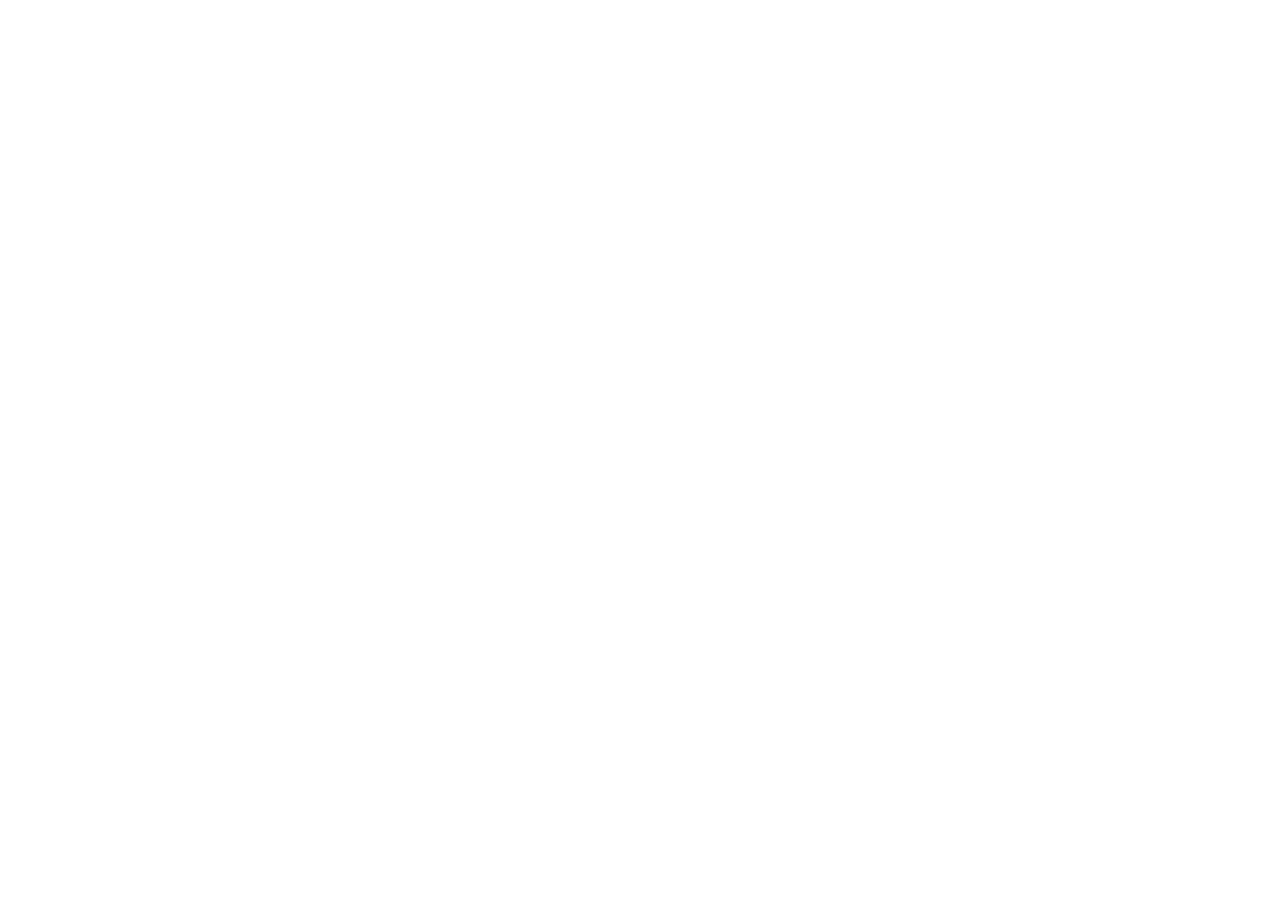
==== portfolio-vm/index.html @ 9b3507a3 "feat: create new project" ====
<!DOCTYPE html>
<html lang="en">
<head>
    <meta charset="UTF-8">
    <meta name="viewport" content="width=device-width, initial-scale=1.0">
    <meta http-equiv="X-UA-Compatible" content="ie=edge">
    <title>Portfolio</title>
</head>
<body>
    
</body>
</html>
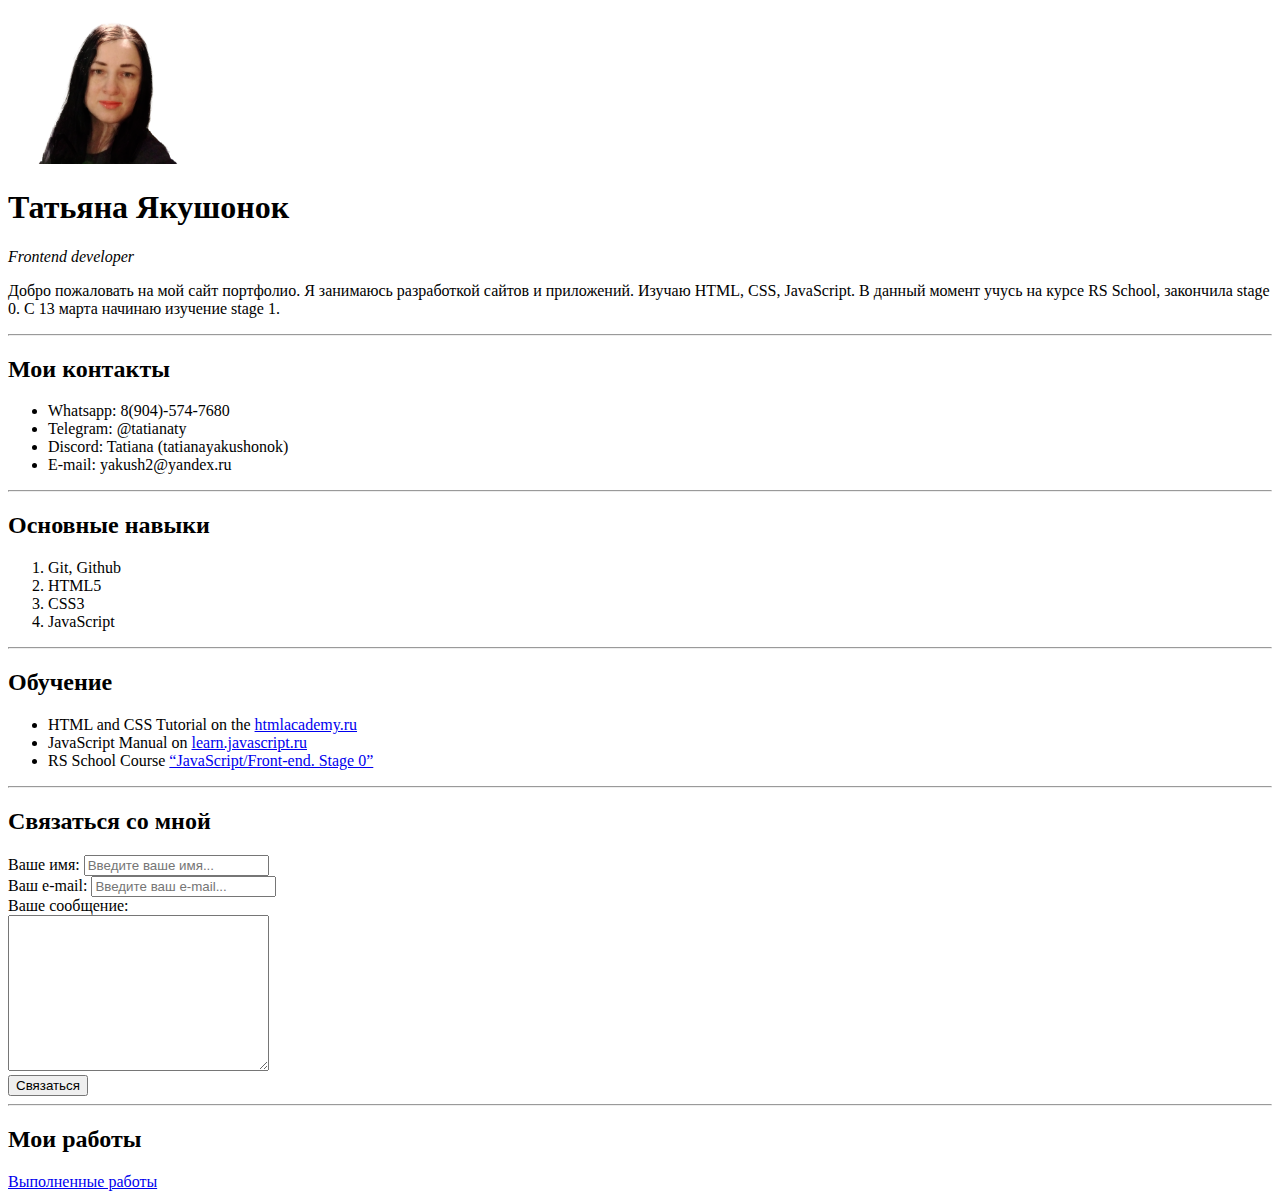
==== commit e1fa596e: "feat: add html code" ====
--- a/portfolio-vm/index.html
+++ b/portfolio-vm/index.html
@@ -7,6 +7,53 @@
     <title>Portfolio</title>
 </head>
 <body>
-    
+    <img src="./img/My_photo2.png" alt="Мое фото" width="200">
+    <h1>Татьяна Якушонок</h1>
+    <p><em>Frontend developer</em></p>
+    <p>Добро пожаловать на мой сайт портфолио. Я занимаюсь разработкой сайтов и приложений.
+       Изучаю HTML, CSS, JavaScript. В данный момент учусь на курсе RS School, закончила stage 0.
+       С 13 марта начинаю изучение stage 1.
+    </p>
+    <hr>
+    <h2>Мои контакты</h2>
+    <ul>
+        <li>Whatsapp: 8(904)-574-7680</li>
+        <li>Telegram: @tatianaty</li>
+        <li>Discord: Tatiana (tatianayakushonok)</li>
+        <li>E-mail: yakush2@yandex.ru</li>
+    </ul>
+    <hr>
+    <h2>Основные навыки</h2>
+    <ol>
+        <li>Git, Github</li>
+        <li>HTML5</li>
+        <li>CSS3</li>
+        <li>JavaScript</li>
+    </ol>
+    <hr>
+    <h2>Обучение</h2>
+    <ul>
+        <li>HTML and CSS Tutorial on the <a href="https://htmlacademy.ru" target="_blank">htmlacademy.ru</a></li>
+        <li>JavaScript Manual on <a href="https://learn.javascript.ru" target="_blank">learn.javascript.ru</a></li>
+        <li>RS School Course <a href="https://rs.school/js/" target="_blank">“JavaScript/Front-end. Stage 0”</a></li>
+    </ul>
+    <hr>
+    <h2>Связаться со мной</h2>
+    <form action="/">
+        <label for="name">Ваше имя:</label>
+        <input type="text" id="name" placeholder="Введите ваше имя...">
+        <br>
+        <label for="email">Ваш e-mail:</label>
+        <input type="email" id="email" placeholder="Введите ваш e-mail...">
+        <br>
+        <label for="text">Ваше сообщение:</label>
+        <br>
+        <textarea name="text" id="text" cols="30" rows="10"></textarea>
+        <br>
+        <input type="submit" value="Связаться">
+    </form>
+    <hr>
+    <h2>Мои работы</h2>
+    <a href="portfolio.html" target="_blank">Выполненные работы</a>
 </body>
 </html>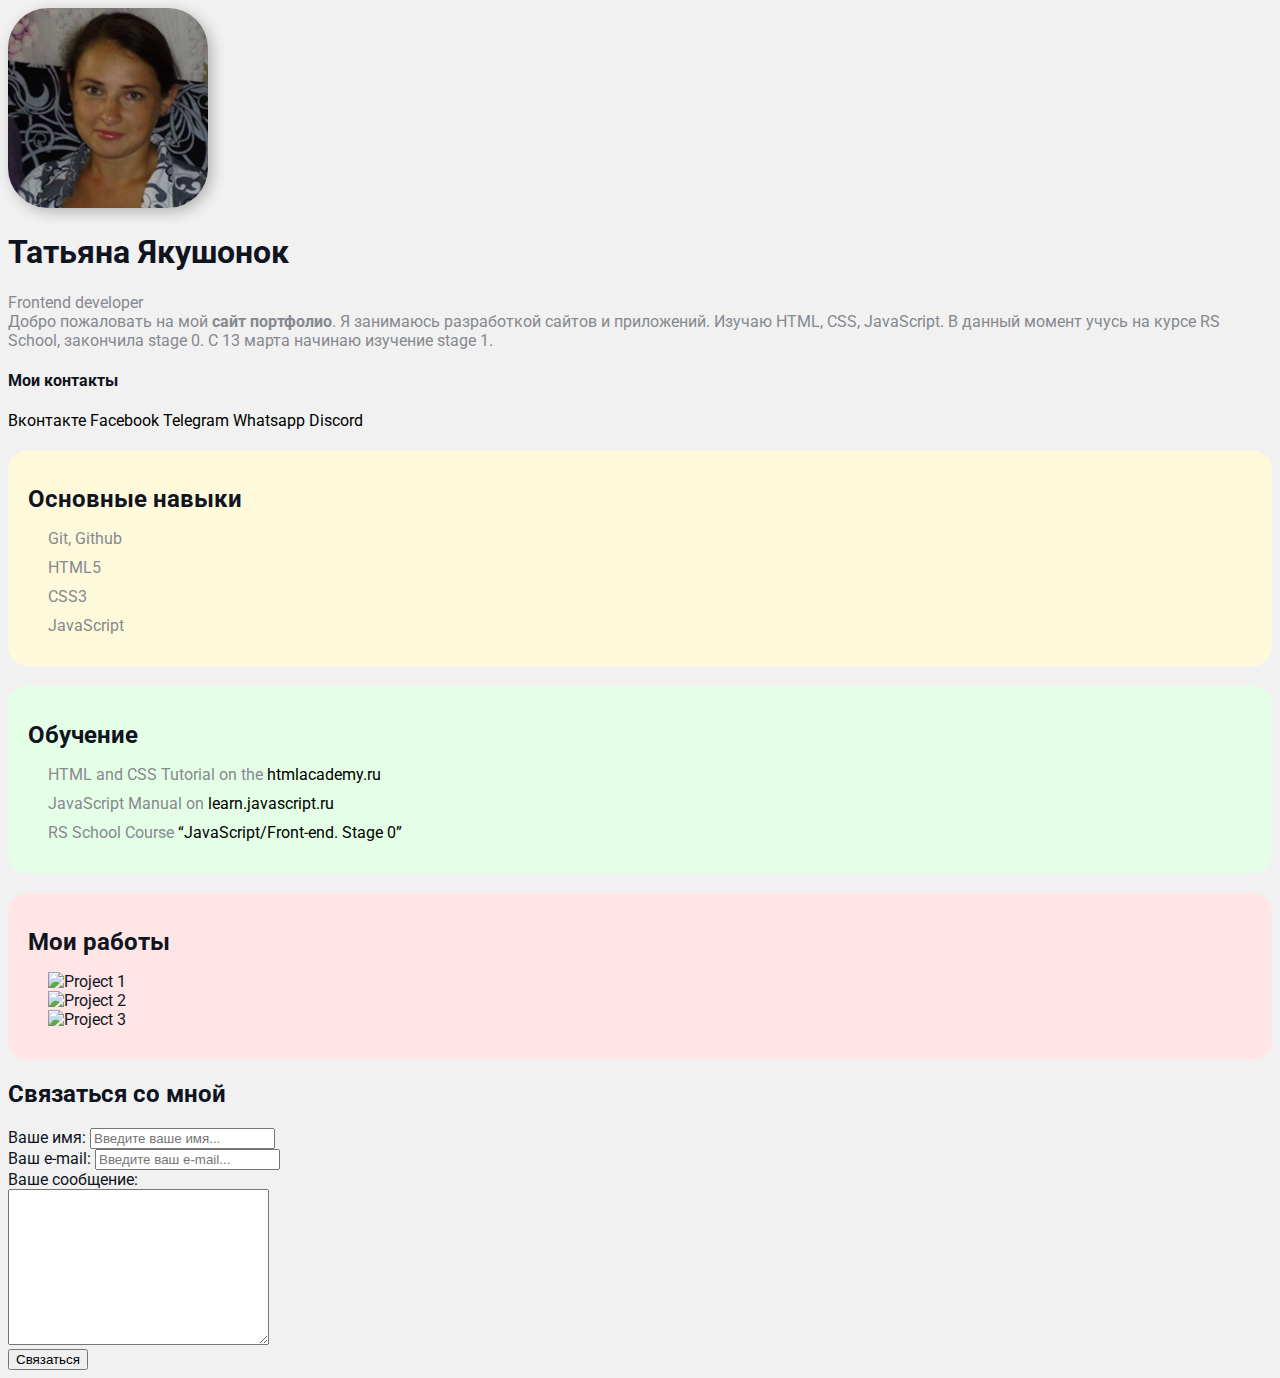
==== commit 3b8145bb: "feat: add style from page" ====
--- a/portfolio-vm/index.html
+++ b/portfolio-vm/index.html
@@ -4,56 +4,72 @@
     <meta charset="UTF-8">
     <meta name="viewport" content="width=device-width, initial-scale=1.0">
     <meta http-equiv="X-UA-Compatible" content="ie=edge">
+    <link rel="stylesheet" href="./styles/style.css">
     <title>Portfolio</title>
 </head>
 <body>
-    <img src="./img/My_photo2.png" alt="Мое фото" width="200">
-    <h1>Татьяна Якушонок</h1>
-    <p><em>Frontend developer</em></p>
-    <p>Добро пожаловать на мой сайт портфолио. Я занимаюсь разработкой сайтов и приложений.
-       Изучаю HTML, CSS, JavaScript. В данный момент учусь на курсе RS School, закончила stage 0.
-       С 13 марта начинаю изучение stage 1.
-    </p>
-    <hr>
-    <h2>Мои контакты</h2>
-    <ul>
-        <li>Whatsapp: 8(904)-574-7680</li>
-        <li>Telegram: @tatianaty</li>
-        <li>Discord: Tatiana (tatianayakushonok)</li>
-        <li>E-mail: yakush2@yandex.ru</li>
-    </ul>
-    <hr>
-    <h2>Основные навыки</h2>
-    <ol>
-        <li>Git, Github</li>
-        <li>HTML5</li>
-        <li>CSS3</li>
-        <li>JavaScript</li>
-    </ol>
-    <hr>
-    <h2>Обучение</h2>
-    <ul>
-        <li>HTML and CSS Tutorial on the <a href="https://htmlacademy.ru" target="_blank">htmlacademy.ru</a></li>
-        <li>JavaScript Manual on <a href="https://learn.javascript.ru" target="_blank">learn.javascript.ru</a></li>
-        <li>RS School Course <a href="https://rs.school/js/" target="_blank">“JavaScript/Front-end. Stage 0”</a></li>
-    </ul>
-    <hr>
-    <h2>Связаться со мной</h2>
-    <form action="/">
-        <label for="name">Ваше имя:</label>
-        <input type="text" id="name" placeholder="Введите ваше имя...">
-        <br>
-        <label for="email">Ваш e-mail:</label>
-        <input type="email" id="email" placeholder="Введите ваш e-mail...">
-        <br>
-        <label for="text">Ваше сообщение:</label>
-        <br>
-        <textarea name="text" id="text" cols="30" rows="10"></textarea>
-        <br>
-        <input type="submit" value="Связаться">
-    </form>
-    <hr>
-    <h2>Мои работы</h2>
-    <a href="portfolio.html" target="_blank">Выполненные работы</a>
+    <div class="container">
+        <div class="info">
+            <img src="./img/photo-512x512.jpg" alt="Мое фото" class="avatar">
+            <h1>Татьяна Якушонок</h1>
+            <p>Frontend developer</p>
+            <p>Добро пожаловать на мой <strong>сайт портфолио</strong>. Я занимаюсь разработкой сайтов и приложений.
+            Изучаю HTML, CSS, JavaScript. В данный момент учусь на курсе RS School, закончила stage 0.
+            С 13 марта начинаю изучение stage 1.
+            </p>
+
+            <h4>Мои контакты</h4>
+            <a href="https://vk.com/tatiana_yakushonok" target="_blank">Вконтакте</a>
+            <a href="https://www.facebook.com/tatiana.yakushonok"target="_blank">Facebook</a>
+            <a href="https://t.me/tatianaty" target="_blank">Telegram</a>
+            <a href="https://api.whatsapp.com/send/?phone=79045747680" target="_blank">Whatsapp</a>
+            <a href="ttps://discordapp.com/users/хххххххххххххххххх/" target="_blank">Discord</a>
+        </div>
+    
+        <div class="card bg-yellow">
+            <h2>Основные навыки</h2>
+            <ul class="list">
+                <li>Git, Github</li>
+                <li>HTML5</li>
+                <li>CSS3</li>
+                <li>JavaScript</li>
+            </ul>
+        </div>
+       
+        <div class="card bg-green">
+            <h2>Обучение</h2>
+            <ul class="list">
+                <li>HTML and CSS Tutorial on the <a href="https://htmlacademy.ru" target="_blank">htmlacademy.ru</a></li>
+                <li>JavaScript Manual on <a href="https://learn.javascript.ru" target="_blank">learn.javascript.ru</a></li>
+                <li>RS School Course <a href="https://rs.school/js/" target="_blank">“JavaScript/Front-end. Stage 0”</a></li>
+            </ul>
+        </div>
+        
+        <div class="card bg-red">
+            <h2>Мои работы</h2>
+            <ul class="link-list">
+                <li><img src="" alt="Project 1"></li>
+                <li><img src="" alt="Project 2"></li>
+                <li><img src="" alt="Project 3"></li>
+            </ul>
+        </div>
+
+        <div class="contact">
+        <h2>Связаться со мной</h2>
+            <form action="/">
+                <label for="name">Ваше имя:</label>
+                <input type="text" id="name" placeholder="Введите ваше имя...">
+                <br>
+                <label for="email">Ваш e-mail:</label>
+                <input type="email" id="email" placeholder="Введите ваш e-mail...">
+                <br>
+                <label for="text">Ваше сообщение:</label>
+                <br>
+                <textarea name="text" id="text" cols="30" rows="10"></textarea>
+                <br>
+                <input type="submit" value="Связаться">
+            </form>
+        </div>
+    </div>
 </body>
 </html>--- a/portfolio-vm/styles/style.css
+++ b/portfolio-vm/styles/style.css
@@ -0,0 +1,86 @@
+
+@import url('https://fonts.googleapis.com/css2?family=Roboto&display=swap');
+
+/** {
+    padding: 0;
+    margin: 0;
+}*/
+
+body {
+    background-color: #f1f1f1;
+    color: #0f141e;
+    font-size: 16px;
+    font-family: 'Roboto', sans-serif;
+    /*font: normal 16px 'Roboto', sans-serif;*/
+}
+
+a {
+    color: #000;
+    text-decoration: none;
+}
+
+a:hover {
+    text-decoration: underline;
+}
+
+a:active {
+    color: blue;
+}
+
+a:visited {
+    color: grey;
+}
+
+ul,
+ol {
+    padding: 0 20px;
+    list-style: none;
+}
+
+.avatar {
+    width: 200px;
+    border-radius: 40px;
+    box-shadow: 4px 4px 14px rgba(0, 0, 0, .25);
+}
+
+.info {
+    margin-bottom: 20px;
+}
+
+.info p {
+    color: #86898f;
+    margin: 0;
+}
+
+.container {
+    width: 100%;
+    max-width: 1280px;
+    margin: auto;
+}
+
+.card {
+    padding: 15px 20px;
+    margin-bottom: 20px;
+    border-radius: 20px;
+}
+
+.card h2 {
+    margin-bottom: 10px;
+}
+
+.bg-yellow {
+    background:#fff9dc;
+}
+
+.bg-green {
+    background:#e5ffe7;
+}
+
+.bg-red {
+    background:#ffe5e5;
+}
+
+.list li {
+    color: #86898f;
+    margin-bottom: 10px;
+}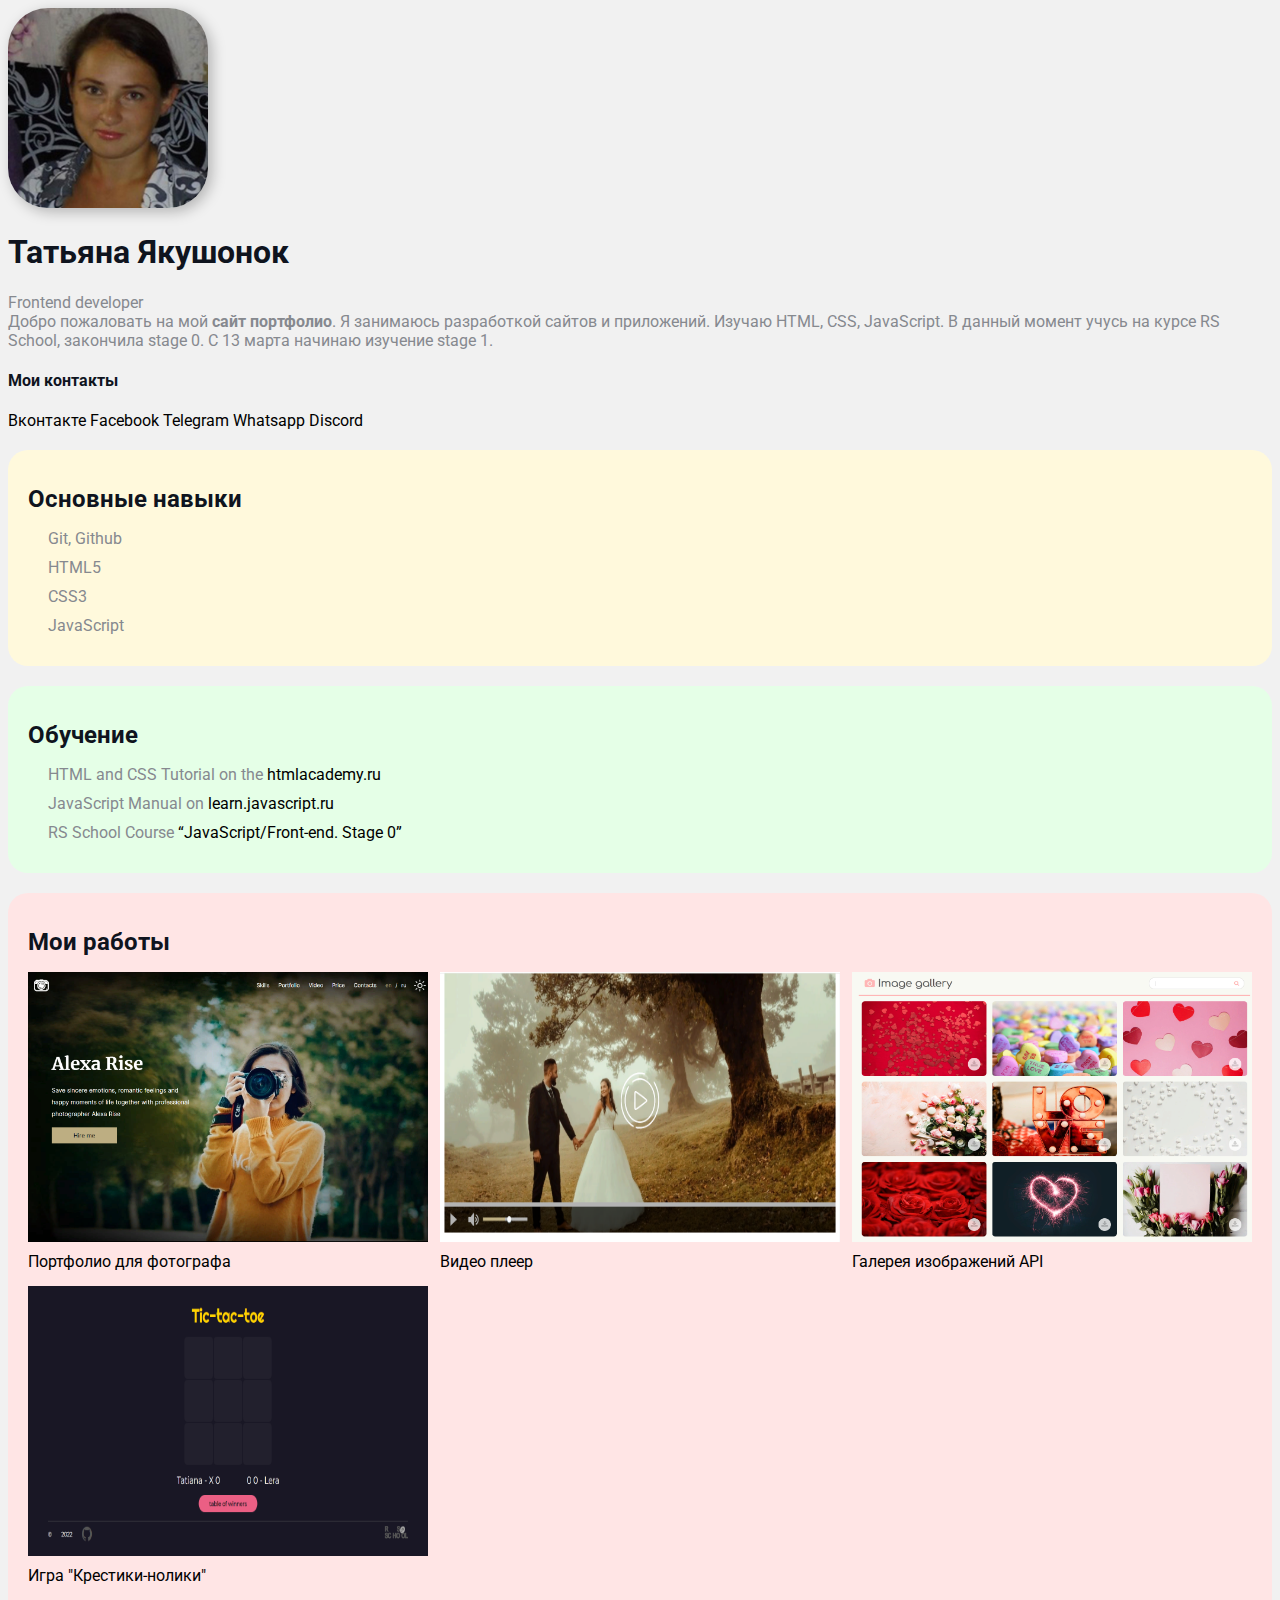
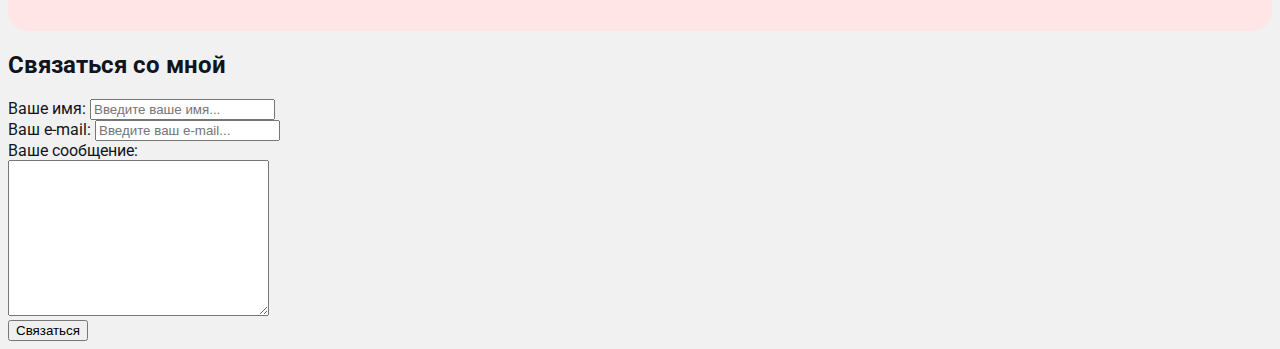
==== commit 67689d22: "feat: add section projects" ====
--- a/portfolio-vm/index.html
+++ b/portfolio-vm/index.html
@@ -47,10 +47,23 @@
         
         <div class="card bg-red">
             <h2>Мои работы</h2>
-            <ul class="link-list">
-                <li><img src="" alt="Project 1"></li>
-                <li><img src="" alt="Project 2"></li>
-                <li><img src="" alt="Project 3"></li>
+            <ul class="link">
+                <li class="link-list">
+                    <img class="card-img" src="./img/portfolio.png" alt="Project 1">
+                    <a href="https://tatianayakushonok.github.io/Rs-school_stage_0/portfolio/" target="_blank">Портфолио для фотографа</a>
+                </li>
+                <li class="link-list">
+                    <img class="card-img" src="./img/video-player.png" alt="Project 2">
+                    <a href="https://tatianayakushonok.github.io/Rs-school_stage_0/portfolio/#video" target="_blank">Видео плеер</a>
+                </li>
+                <li class="link-list">
+                    <img class="card-img" src="./img/image-gallery.png" alt="Project 3">
+                    <a href="https://tatianayakushonok.github.io/Rs-school_stage_0/image-gallery/" target="_blank">Галерея изображений API</a>
+                </li>
+                <li class="link-list">
+                    <img class="card-img" src="./img/game.png" alt="Project 3">
+                    <a href="https://tatianayakushonok.github.io/Rs-school_stage_0/tic-tac-toe/" target="_blank">Игра "Крестики-нолики"</a>
+                </li>
             </ul>
         </div>
 
--- a/portfolio-vm/styles/style.css
+++ b/portfolio-vm/styles/style.css
@@ -83,4 +83,24 @@
 .list li {
     color: #86898f;
     margin-bottom: 10px;
+}
+
+.link {
+    width: 100%;
+    padding: 0;
+    display: flex;
+    justify-content: space-between;
+    flex-wrap: wrap;
+}
+
+.link-list {
+    display: flex;
+    flex-direction: column;
+    margin-bottom: 15px;
+}
+
+.card-img {
+    width: 400px;
+    height: 270px;
+    margin-bottom: 10px;
 }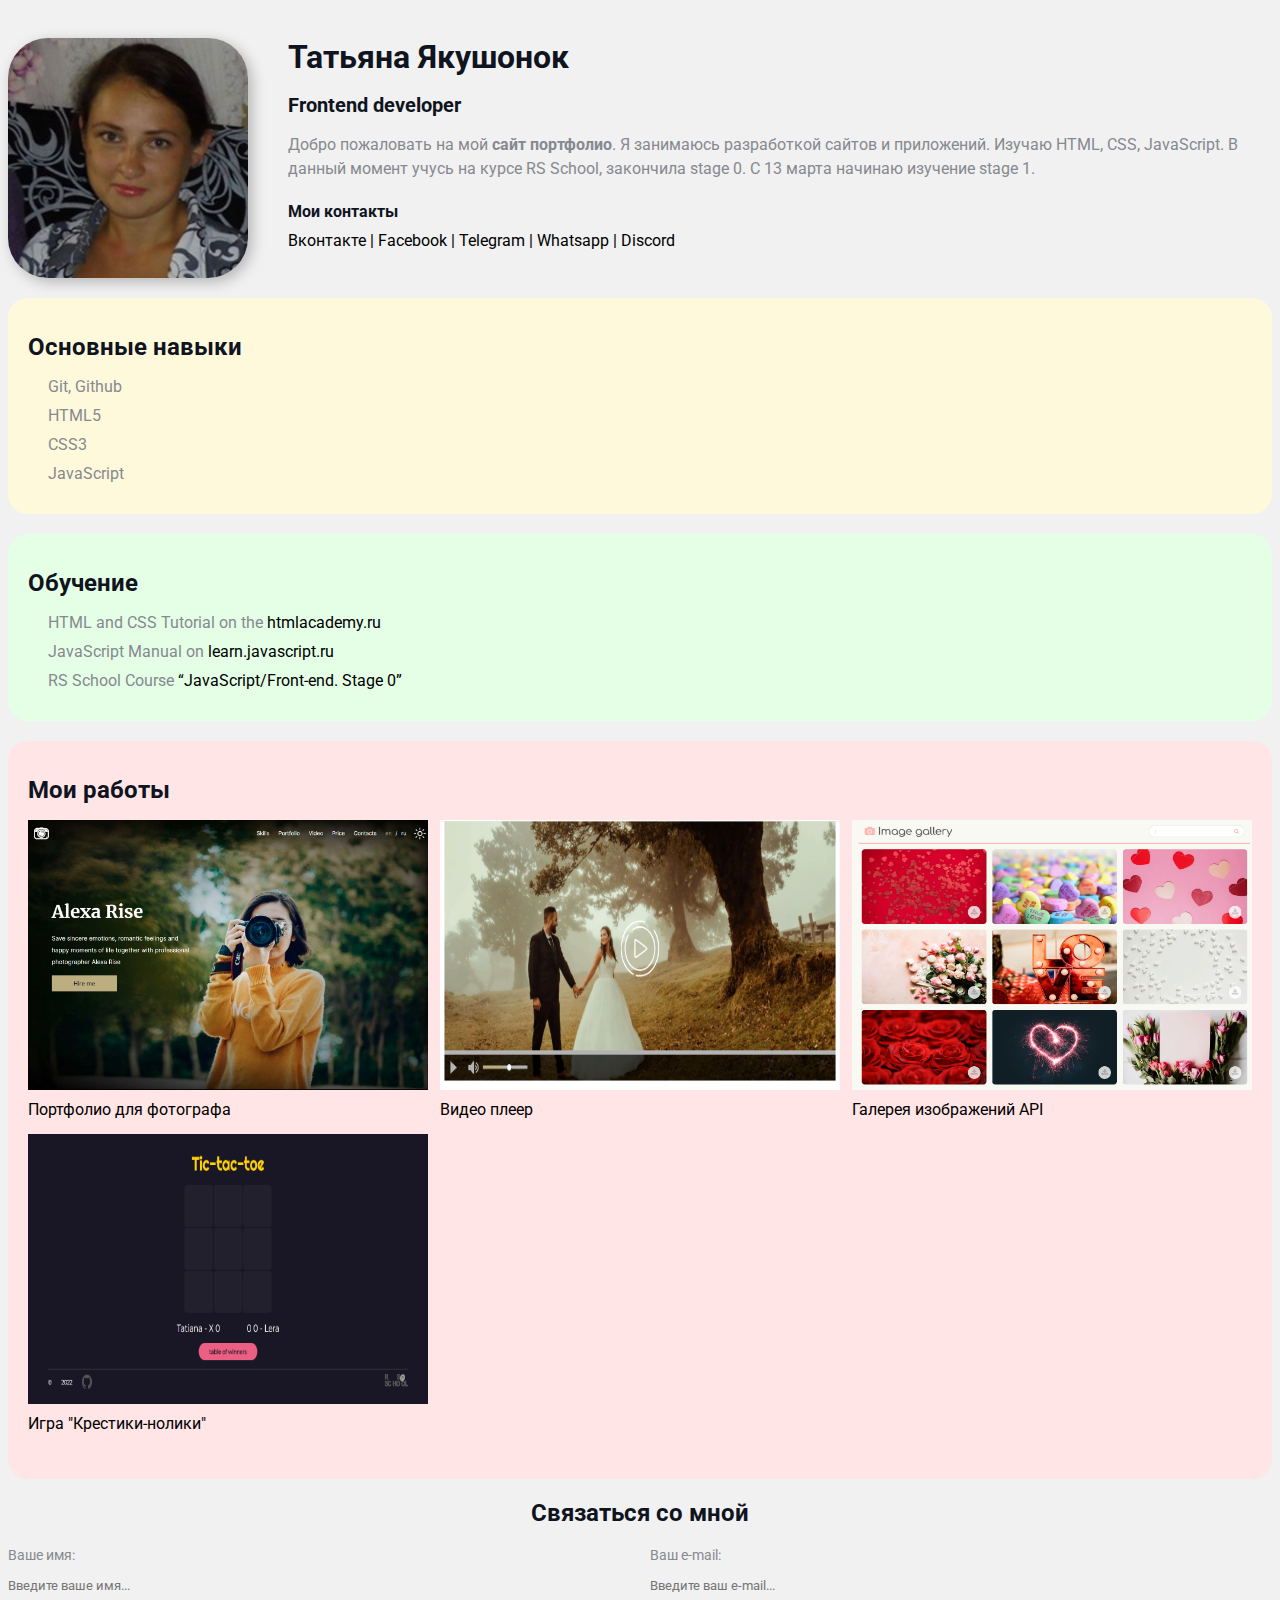
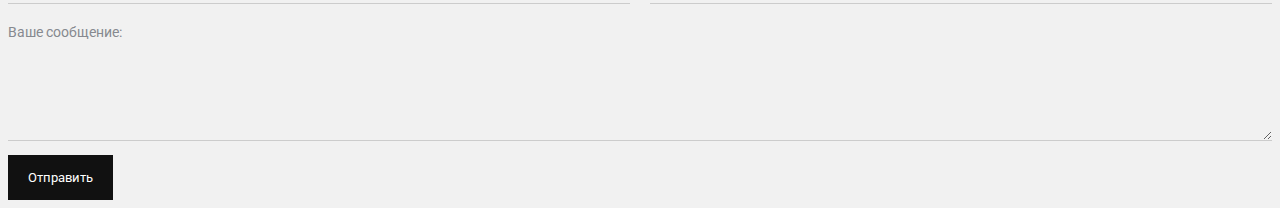
==== commit 7030efe5: "feat: add section contacts and adaptiv" ====
--- a/portfolio-vm/index.html
+++ b/portfolio-vm/index.html
@@ -11,19 +11,21 @@
     <div class="container">
         <div class="info">
             <img src="./img/photo-512x512.jpg" alt="Мое фото" class="avatar">
-            <h1>Татьяна Якушонок</h1>
-            <p>Frontend developer</p>
-            <p>Добро пожаловать на мой <strong>сайт портфолио</strong>. Я занимаюсь разработкой сайтов и приложений.
-            Изучаю HTML, CSS, JavaScript. В данный момент учусь на курсе RS School, закончила stage 0.
-            С 13 марта начинаю изучение stage 1.
-            </p>
+            <div class="info-text">
+                <h1>Татьяна Якушонок</h1>
+                <h2>Frontend developer</h2>
+                <p>Добро пожаловать на мой <strong>сайт портфолио</strong>. Я занимаюсь разработкой сайтов и приложений.
+                Изучаю HTML, CSS, JavaScript. В данный момент учусь на курсе RS School, закончила stage 0.
+                С 13 марта начинаю изучение stage 1.
+                </p>
 
-            <h4>Мои контакты</h4>
-            <a href="https://vk.com/tatiana_yakushonok" target="_blank">Вконтакте</a>
-            <a href="https://www.facebook.com/tatiana.yakushonok"target="_blank">Facebook</a>
-            <a href="https://t.me/tatianaty" target="_blank">Telegram</a>
-            <a href="https://api.whatsapp.com/send/?phone=79045747680" target="_blank">Whatsapp</a>
-            <a href="ttps://discordapp.com/users/хххххххххххххххххх/" target="_blank">Discord</a>
+                <h4>Мои контакты</h4>
+                <a href="https://vk.com/tatiana_yakushonok" target="_blank">Вконтакте |</a>
+                <a href="https://www.facebook.com/tatiana.yakushonok"target="_blank">Facebook |</a>
+                <a href="https://t.me/tatianaty" target="_blank">Telegram |</a>
+                <a href="https://api.whatsapp.com/send/?phone=79045747680" target="_blank">Whatsapp |</a>
+                <a href="ttps://discordapp.com/users/хххххххххххххххххх/" target="_blank">Discord</a>
+            </div>
         </div>
     
         <div class="card bg-yellow">
@@ -46,7 +48,7 @@
         </div>
         
         <div class="card bg-red">
-            <h2>Мои работы</h2>
+            <h2 class="header-project">Мои работы</h2>
             <ul class="link">
                 <li class="link-list">
                     <img class="card-img" src="./img/portfolio.png" alt="Project 1">
@@ -68,19 +70,26 @@
         </div>
 
         <div class="contact">
-        <h2>Связаться со мной</h2>
+            <h2>Связаться со мной</h2>
             <form action="/">
-                <label for="name">Ваше имя:</label>
-                <input type="text" id="name" placeholder="Введите ваше имя...">
-                <br>
-                <label for="email">Ваш e-mail:</label>
-                <input type="email" id="email" placeholder="Введите ваш e-mail...">
-                <br>
-                <label for="text">Ваше сообщение:</label>
-                <br>
-                <textarea name="text" id="text" cols="30" rows="10"></textarea>
-                <br>
-                <input type="submit" value="Связаться">
+                <div class="row">
+                    <div class="form-group">
+                        <label for="name">Ваше имя:</label>
+                        <input type="text" id="name" placeholder="Введите ваше имя...">
+                    </div>
+                
+                    <div class="form-group">
+                        <label for="email">Ваш e-mail:</label>
+                        <input type="email" id="email" placeholder="Введите ваш e-mail...">
+                    </div>
+                </div>
+                
+                <div class="form-group">
+                    <label for="text">Ваше сообщение:</label>
+                    <textarea name="text" id="text" cols="10" rows="5"></textarea>
+                </div>
+                
+                <input class="btn" type="submit" value="Отправить">
             </form>
         </div>
     </div>
--- a/portfolio-vm/styles/style.css
+++ b/portfolio-vm/styles/style.css
@@ -37,25 +37,45 @@
     list-style: none;
 }
 
+h1 {
+    margin: 0;
+}
+
 .avatar {
-    width: 200px;
+    width: 240px;
     border-radius: 40px;
     box-shadow: 4px 4px 14px rgba(0, 0, 0, .25);
 }
 
 .info {
+    display: flex;
     margin-bottom: 20px;
 }
 
 .info p {
     color: #86898f;
     margin: 0;
+    line-height: 24px;
+}
+
+.info-text {
+    margin-left: 40px;
+}
+
+.info-text h2 {
+    font-size: 20px;
+    font-weight: 700;
+}
+
+.info-text h4 {
+    margin-bottom: 10px;
 }
 
 .container {
     width: 100%;
     max-width: 1280px;
-    margin: auto;
+    margin: 0 auto;
+    padding-top: 30px;
 }
 
 .card {
@@ -103,4 +123,80 @@
     width: 400px;
     height: 270px;
     margin-bottom: 10px;
+}
+
+.contact h2 {
+    text-align: center;
+}
+
+.form-group label {
+    display: block;
+    font-size: 14px;
+    color: #86898f;
+}
+
+.form-group input,
+.form-group textarea {
+    width: 100%;
+    box-sizing: border-box;
+    border: none;
+    background: transparent;
+    border-bottom: 1px solid #ccc;
+    color: #000;
+    padding: 15px 0 10px;
+    outline: none;
+    font-family: inherit;
+}
+
+.row {
+    display: flex;
+    margin-bottom: 20px;
+}
+
+.row > .form-group {
+    width: 50%;
+}
+
+.row > .form-group:first-child {
+    margin-right: 20px;
+}
+
+.btn {
+    background-color: #111;
+    color: #fff;
+    margin-top: 10px;
+    padding: 15px 20px;
+    border: none;
+    font-family: inherit;
+    cursor: pointer;
+}
+
+.btn:hover {
+    background-color: #fff;
+    color: #000;
+}
+
+@media (max-width: 768px) {
+    .info {
+        display: block;
+        text-align: center;
+    }
+    
+    .card-img {
+        width: 100%;
+        height: 100%;
+    }
+
+    .link-list {
+        width: 100%;
+        height: 100%
+    }
+
+    .card h2 {
+        text-align: center;
+    }
+
+    .info-text {
+        margin-left: 0;
+    }
 }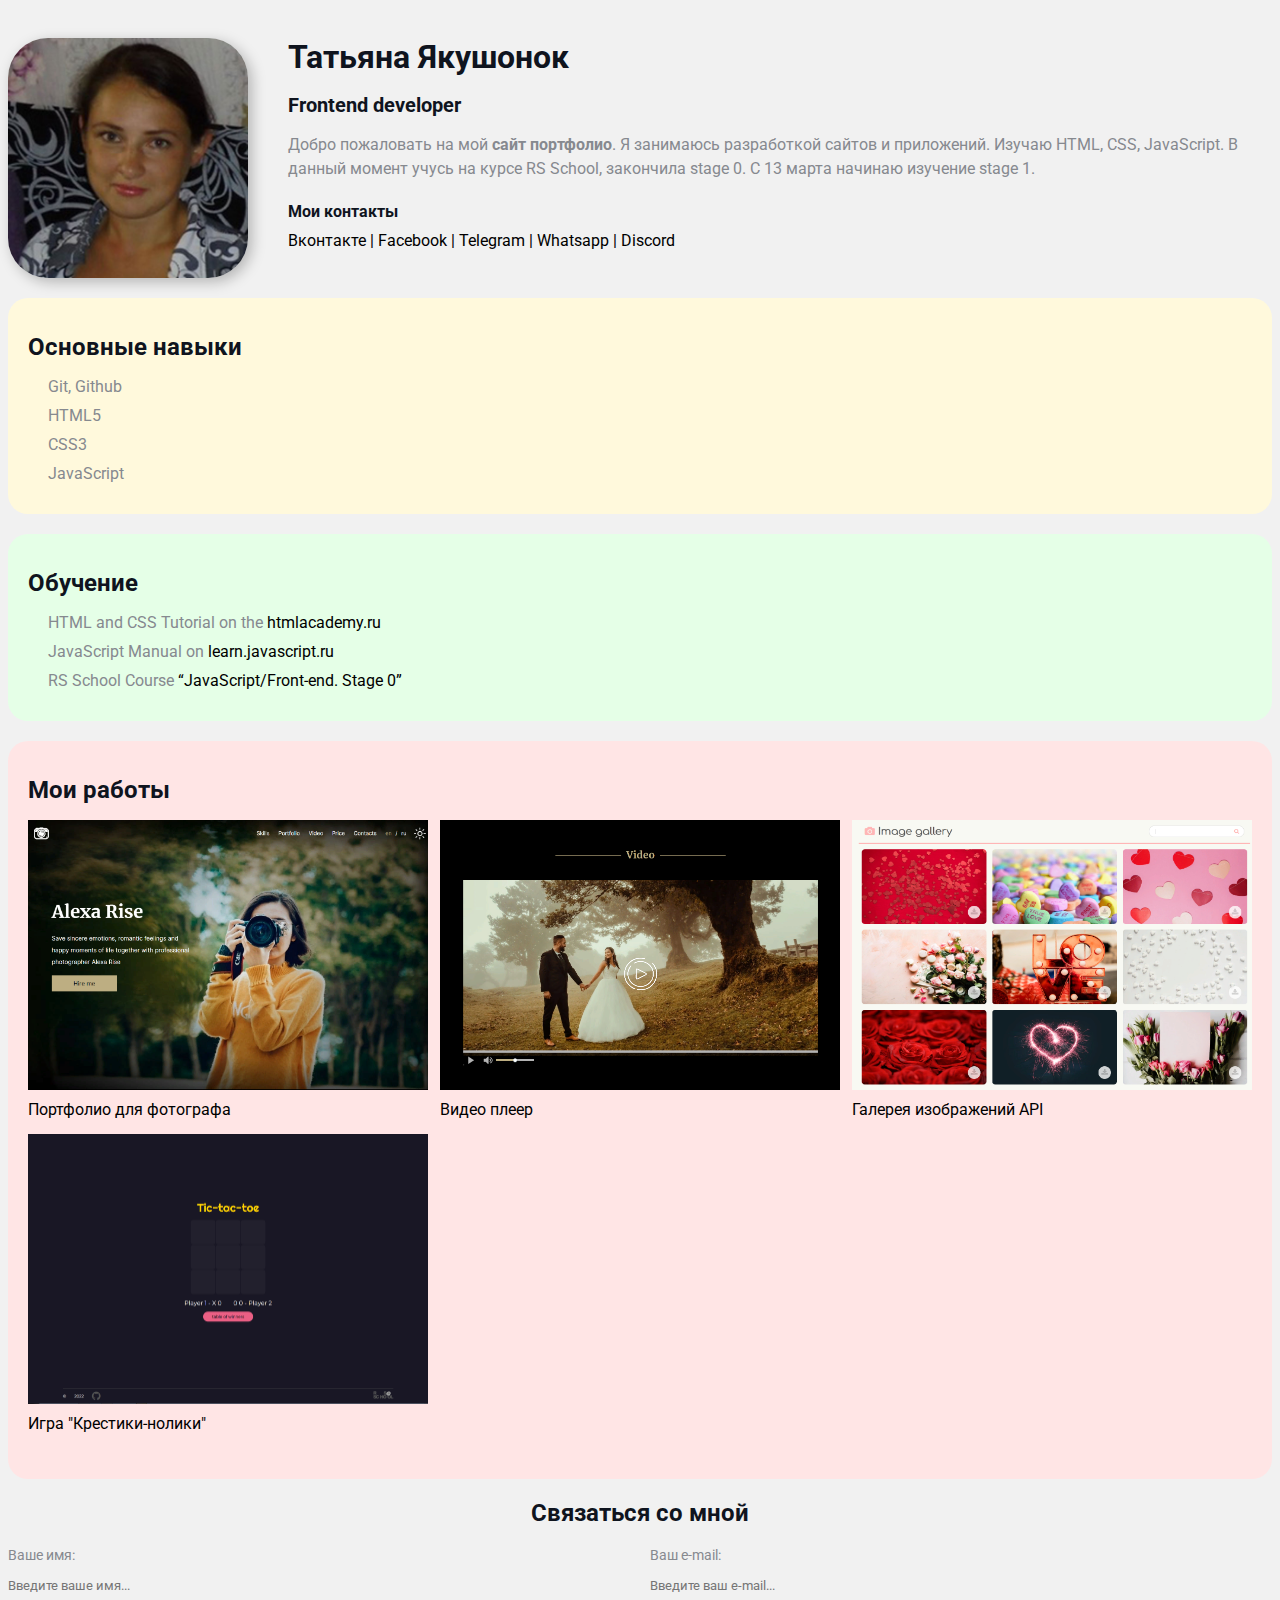
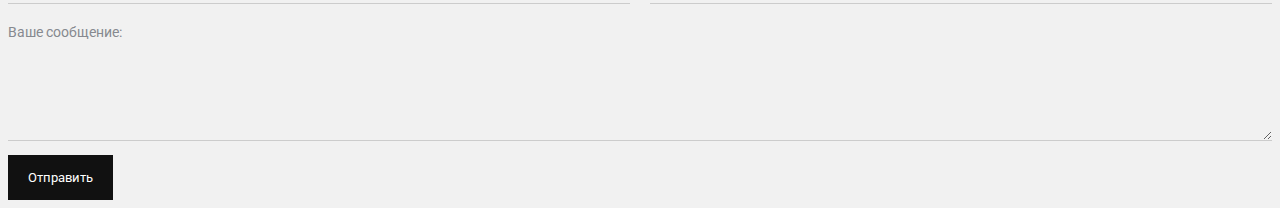
==== commit 98c5ab9e: "refactor: create img" ====
--- a/portfolio-vm/index.html
+++ b/portfolio-vm/index.html
@@ -9,6 +9,7 @@
 </head>
 <body>
     <div class="container">
+        
         <div class="info">
             <img src="./img/photo-512x512.jpg" alt="Мое фото" class="avatar">
             <div class="info-text">
